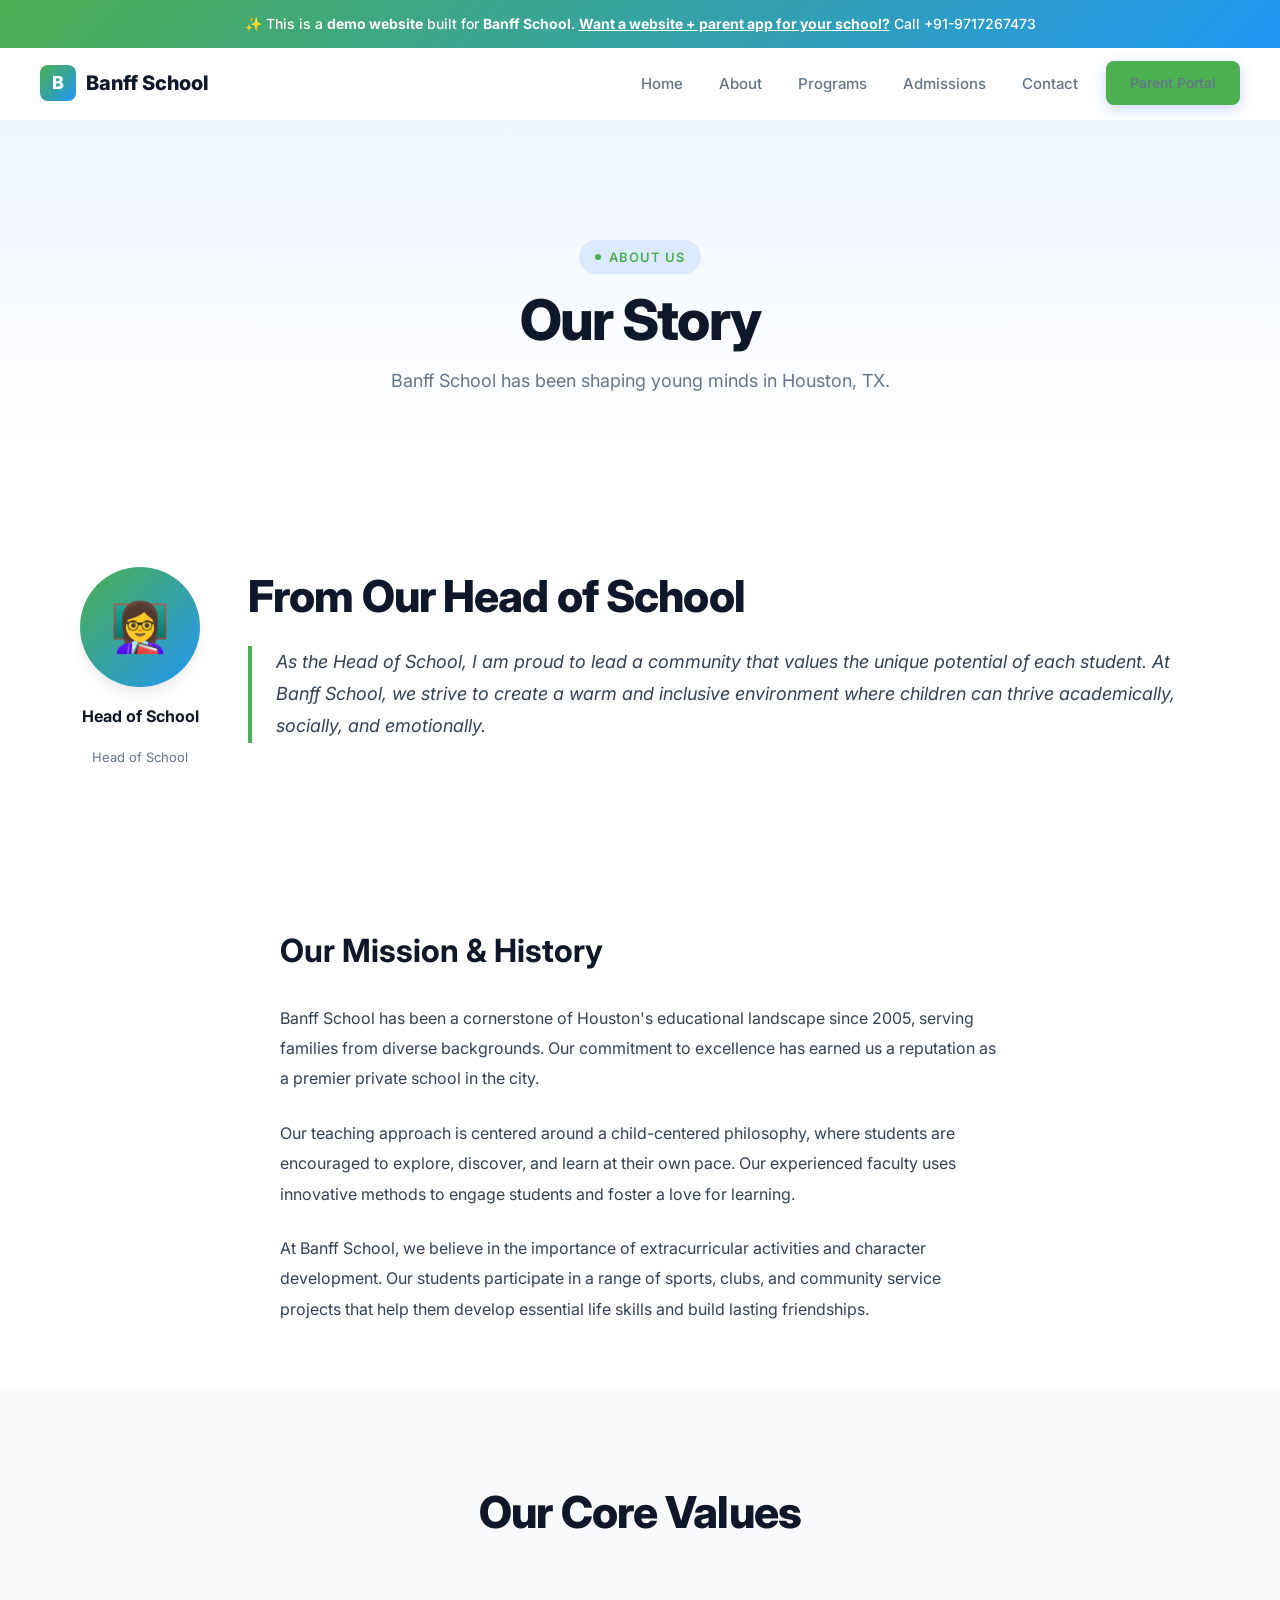
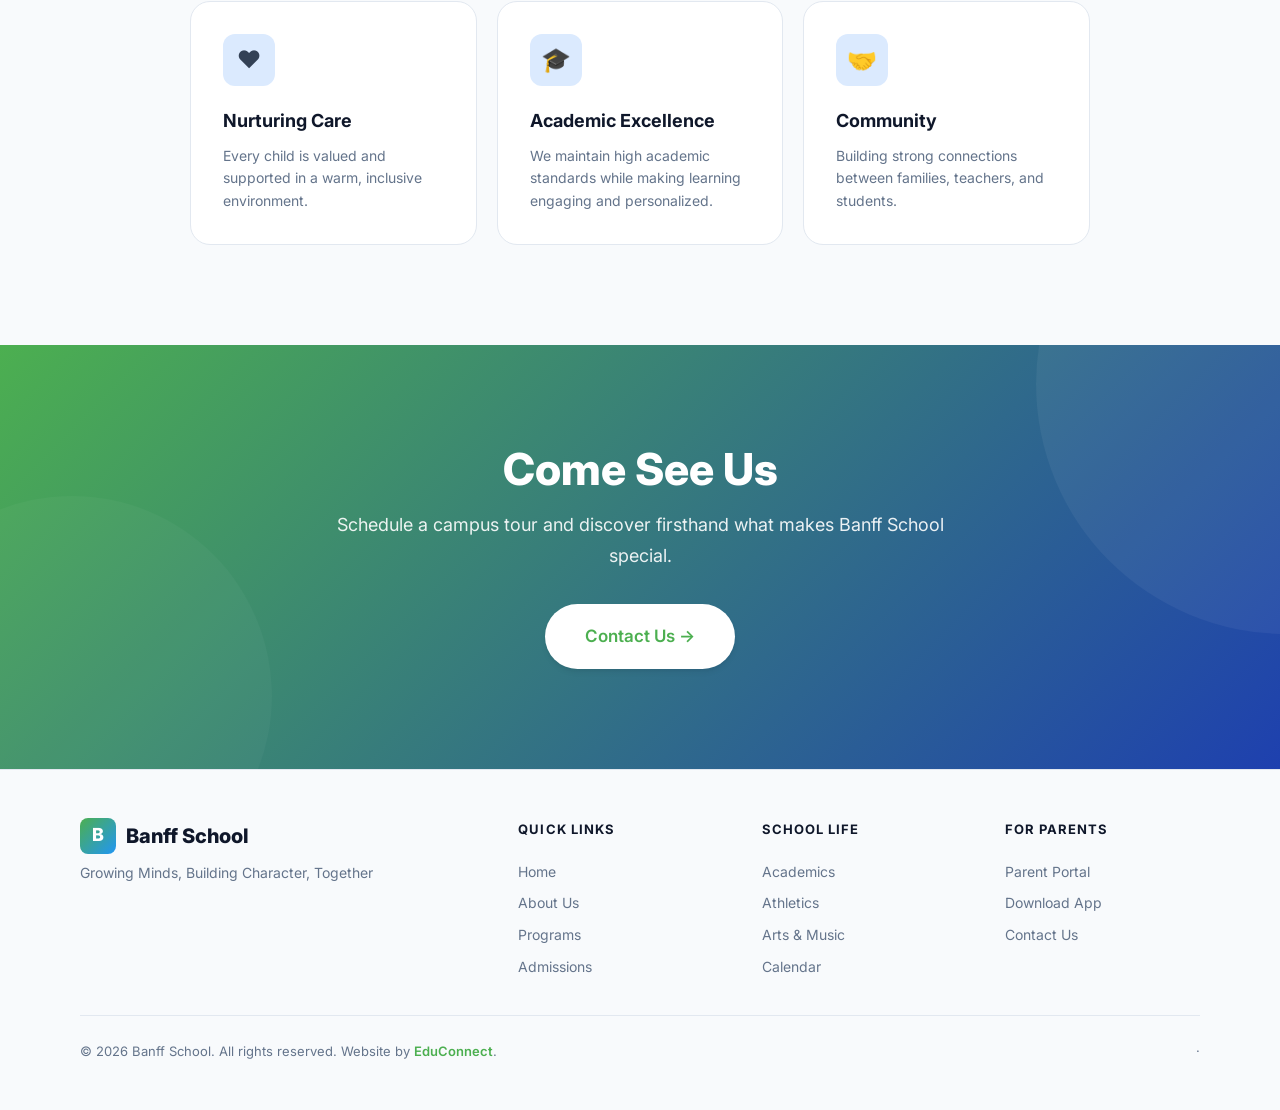
==== about.html @ 6a92a46c "Initial demo site for Banff School" ====
<!DOCTYPE html><html lang="en"><head>
  <meta charset="UTF-8"><meta name="viewport" content="width=device-width,initial-scale=1.0">
  <title>About Us — Banff School</title>
  <meta name="description" content="About Us — Banff School, a premier school in Houston, TX serving Pre-K – 8th Grade.">
  <meta property="og:title" content="About Us — Banff School"><meta property="og:type" content="website">
  <link rel="preconnect" href="https://fonts.googleapis.com"><link rel="preconnect" href="https://fonts.gstatic.com" crossorigin>
  <link href="https://fonts.googleapis.com/css2?family=Inter:wght@400;500;600;700;800&display=swap" rel="stylesheet">
  <link rel="stylesheet" href="/styles.css"><script src="/main.js" defer></script>
</head><body><div class="demo-banner">
  ✨ This is a <strong>demo website</strong> built for <strong>Banff School</strong>.
  <a href="mailto:bhupender@myfirststepschool.com">Want a website + parent app for your school?</a> Call +91-9717267473
</div>
<nav class="navbar">
  <a href="/" class="logo"><span class="logo-icon">B</span>Banff School</a>
  <div class="nav-links">
    <a href="/">Home</a>
    <a href="/about.html">About</a>
    <a href="/programs.html">Programs</a>
    <a href="/admissions.html">Admissions</a>
    <a href="/contact.html">Contact</a>
    <a href="/parents.html" class="btn btn-primary" style="padding:10px 24px;font-size:14px">Parent Portal</a>
  </div>
  <button class="hamburger" aria-label="Toggle menu"><span></span><span></span><span></span></button>
</nav><main>
<section class="page-hero"><div class="container">
  <div class="badge animate-on-scroll mb-4">About Us</div>
  <h1 class="heading-xl animate-on-scroll mb-4">Our Story</h1>
  <p class="text-lg text-muted max-w-lg mx-auto animate-on-scroll">Banff School has been shaping young minds in Houston, TX.</p>
</div></section>
<section class="welcome-section section-padding"><div class="container"><div class="welcome-grid">
  <div class="principal-card animate-on-scroll">
    <div class="principal-avatar">👩‍🏫</div>
    <div class="principal-name">Head of School</div><div class="principal-title">Head of School</div>
  </div>
  <div class="welcome-text animate-on-scroll">
    <h2 class="heading-lg mb-6">From Our Head of School</h2>
    <blockquote>As the Head of School, I am proud to lead a community that values the unique potential of each student. At Banff School, we strive to create a warm and inclusive environment where children can thrive academically, socially, and emotionally.</blockquote>
  </div>
</div></div></section>
<section class="content-section"><div class="container">
  <h2 class="heading-md animate-on-scroll mb-8">Our Mission &amp; History</h2>
  <p class="animate-on-scroll">Banff School has been a cornerstone of Houston's educational landscape since 2005, serving families from diverse backgrounds. Our commitment to excellence has earned us a reputation as a premier private school in the city.</p>
<p class="animate-on-scroll">Our teaching approach is centered around a child-centered philosophy, where students are encouraged to explore, discover, and learn at their own pace. Our experienced faculty uses innovative methods to engage students and foster a love for learning.</p>
<p class="animate-on-scroll">At Banff School, we believe in the importance of extracurricular activities and character development. Our students participate in a range of sports, clubs, and community service projects that help them develop essential life skills and build lasting friendships.</p>
</div></section>
<section class="features-section section-padding"><div class="container">
  <div class="text-center mb-16"><h2 class="heading-lg animate-on-scroll mb-4">Our Core Values</h2></div>
  <div class="features-grid" style="max-width:900px;margin:0 auto">
    <div class="feature-card animate-on-scroll stagger-1"><div class="feature-icon">❤️</div><h3>Nurturing Care</h3><p>Every child is valued and supported in a warm, inclusive environment.</p></div>
    <div class="feature-card animate-on-scroll stagger-2"><div class="feature-icon">🎓</div><h3>Academic Excellence</h3><p>We maintain high academic standards while making learning engaging and personalized.</p></div>
    <div class="feature-card animate-on-scroll stagger-3"><div class="feature-icon">🤝</div><h3>Community</h3><p>Building strong connections between families, teachers, and students.</p></div>
  </div>
</div></section>
<section class="cta-section"><div class="container"><div class="cta-content animate-on-scroll">
  <h2>Come See Us</h2>
  <p>Schedule a campus tour and discover firsthand what makes Banff School special.</p>
  <div class="cta-actions"><a href="/contact.html" class="btn btn-white btn-lg">Contact Us →</a></div>
</div></div></section>
</main><footer class="footer">
  <div class="container">
    <div class="footer-grid">
      <div class="footer-brand">
        <div class="logo" style="margin-bottom:8px"><span class="logo-icon">B</span>Banff School</div>
        <p>Growing Minds, Building Character, Together</p>
        <p style="margin-top:12px;font-size:13px"></p>
      </div>
      <div class="footer-col"><h4>Quick Links</h4><a href="/">Home</a><a href="/about.html">About Us</a><a href="/programs.html">Programs</a><a href="/admissions.html">Admissions</a></div>
      <div class="footer-col"><h4>School Life</h4><a href="/programs.html">Academics</a><a href="/programs.html">Athletics</a><a href="/programs.html">Arts &amp; Music</a><a href="/contact.html">Calendar</a></div>
      <div class="footer-col"><h4>For Parents</h4><a href="/parents.html">Parent Portal</a><a href="/parents.html">Download App</a><a href="/contact.html">Contact Us</a><a href="tel:"></a></div>
    </div>
    <div class="footer-bottom">
      <p>&copy; 2026 Banff School. All rights reserved. Website by <a href="mailto:bhupender@myfirststepschool.com">EduConnect</a>.</p>
      <p> &middot; <a href="mailto:"></a></p>
    </div>
  </div>
</footer></body></html>
---- styles.css ----
/* ===== DESIGN SYSTEM — LIGHT PROFESSIONAL ===== */
:root{
  --primary:#4CAF50;--primary-50:#eff6ff;--primary-100:#dbeafe;--primary-200:#bfdbfe;
  --primary-500:#4CAF50;--primary-600:#1d4ed8;--primary-700:#1e40af;
  --secondary:#2196F3;--accent:#10b981;--accent-50:#ecfdf5;
  --white:#fff;--gray-50:#f8fafc;--gray-100:#f1f5f9;--gray-200:#e2e8f0;--gray-300:#cbd5e1;
  --gray-400:#94a3b8;--gray-500:#64748b;--gray-600:#475569;--gray-700:#334155;
  --gray-800:#1e293b;--gray-900:#0f172a;
  --bg:var(--white);--bg-alt:var(--gray-50);--text:var(--gray-700);
  --text-heading:var(--gray-900);--text-muted:var(--gray-500);--border:var(--gray-200);
  --shadow-sm:0 1px 3px rgba(0,0,0,.06),0 1px 2px rgba(0,0,0,.04);
  --shadow-md:0 4px 6px -1px rgba(0,0,0,.07),0 2px 4px -2px rgba(0,0,0,.05);
  --shadow-lg:0 10px 15px -3px rgba(0,0,0,.08),0 4px 6px -4px rgba(0,0,0,.04);
  --shadow-xl:0 20px 25px -5px rgba(0,0,0,.08),0 8px 10px -6px rgba(0,0,0,.04);
  --shadow-2xl:0 25px 50px -12px rgba(0,0,0,.15);
  --shadow-primary:0 4px 14px rgba(37,99,235,.25);
  --radius-sm:8px;--radius-md:12px;--radius-lg:16px;--radius-xl:20px;--radius-2xl:24px;--radius-full:9999px;
  --font:'Inter',-apple-system,BlinkMacSystemFont,'Segoe UI',sans-serif;
}
*,*::before,*::after{margin:0;padding:0;box-sizing:border-box}
html{scroll-behavior:smooth;-webkit-font-smoothing:antialiased}
body{font-family:var(--font);background:var(--bg);color:var(--text);line-height:1.7;overflow-x:hidden;font-size:16px}
a{color:inherit;text-decoration:none}img{max-width:100%;display:block}button{font-family:inherit;cursor:pointer}
.container{max-width:1200px;margin:0 auto;padding:0 24px}
@media(min-width:768px){.container{padding:0 40px}}
.section-padding{padding:80px 0}
@media(min-width:768px){.section-padding{padding:100px 0}}
.badge{display:inline-flex;align-items:center;gap:8px;padding:6px 16px;font-size:13px;font-weight:600;text-transform:uppercase;letter-spacing:.08em;border-radius:var(--radius-full);background:var(--primary-100);color:var(--primary)}
.badge::before{content:'';width:6px;height:6px;border-radius:50%;background:var(--primary);animation:pulse 2s infinite}
.badge.accent{background:var(--accent-50);color:var(--accent)}.badge.accent::before{background:var(--accent)}
.heading-xl{font-size:clamp(32px,5vw,56px);font-weight:800;line-height:1.08;letter-spacing:-.03em;color:var(--text-heading)}
.heading-lg{font-size:clamp(28px,4vw,44px);font-weight:800;line-height:1.12;letter-spacing:-.02em;color:var(--text-heading)}
.heading-md{font-size:clamp(22px,3vw,32px);font-weight:700;line-height:1.2;color:var(--text-heading)}
.heading-sm{font-size:20px;font-weight:700;line-height:1.3;color:var(--text-heading)}
.text-lg{font-size:18px;line-height:1.7;color:var(--text)}
.text-base{font-size:16px;line-height:1.7;color:var(--text)}
.text-sm{font-size:14px;line-height:1.6;color:var(--text-muted)}
.text-center{text-align:center}.text-muted{color:var(--text-muted)}
.gradient-text{background:linear-gradient(135deg,var(--primary),var(--secondary));-webkit-background-clip:text;-webkit-text-fill-color:transparent;background-clip:text}
.max-w-lg{max-width:640px}.mx-auto{margin-left:auto;margin-right:auto}
.mb-4{margin-bottom:16px}.mb-6{margin-bottom:24px}.mb-8{margin-bottom:32px}
.mb-12{margin-bottom:48px}.mb-16{margin-bottom:64px}
.btn{display:inline-flex;align-items:center;justify-content:center;gap:8px;padding:14px 32px;font-size:15px;font-weight:600;border-radius:var(--radius-full);border:none;cursor:pointer;transition:all .25s cubic-bezier(.4,0,.2,1);text-decoration:none;white-space:nowrap}
.btn-primary{background:var(--primary);color:var(--white);box-shadow:var(--shadow-primary)}
.btn-primary:hover{background:var(--primary-600);transform:translateY(-2px);box-shadow:0 8px 24px rgba(37,99,235,.3)}
.btn-lg{padding:18px 40px;font-size:17px}
.btn-outline{background:transparent;color:var(--primary);border:2px solid var(--primary-200)}
.btn-outline:hover{background:var(--primary-50);border-color:var(--primary);transform:translateY(-2px)}
.btn-white{background:var(--white);color:var(--primary);box-shadow:var(--shadow-md)}
.btn-white:hover{transform:translateY(-2px);box-shadow:var(--shadow-lg)}
.demo-banner{background:linear-gradient(135deg,var(--primary),var(--secondary));color:var(--white);text-align:center;padding:12px 24px;font-size:14px;font-weight:500;position:relative;z-index:200}
.demo-banner strong{font-weight:700}.demo-banner a{color:var(--white);text-decoration:underline;font-weight:700}
.navbar{position:sticky;top:0;z-index:100;display:flex;justify-content:space-between;align-items:center;padding:0 24px;height:72px;background:rgba(255,255,255,.92);backdrop-filter:blur(20px) saturate(180%);border-bottom:1px solid transparent;transition:all .3s ease}
@media(min-width:768px){.navbar{padding:0 40px}}
.navbar.scrolled{border-bottom-color:var(--border);box-shadow:var(--shadow-sm)}
.logo{display:flex;align-items:center;gap:10px;font-size:18px;font-weight:800;color:var(--text-heading)}
@media(min-width:768px){.logo{font-size:20px}}
.logo-icon{width:36px;height:36px;border-radius:var(--radius-sm);background:linear-gradient(135deg,var(--primary),var(--secondary));display:flex;align-items:center;justify-content:center;color:white;font-size:18px;font-weight:800}
.nav-links{display:flex;gap:4px;align-items:center}
.nav-links a{padding:8px 16px;font-size:15px;font-weight:500;color:var(--text-muted);border-radius:var(--radius-sm);transition:all .2s ease}
.nav-links a:hover{color:var(--text-heading);background:var(--gray-50)}
.nav-links .btn{margin-left:8px}
.hamburger{display:none;background:none;border:none;padding:8px;min-height:44px;min-width:44px;flex-direction:column;justify-content:center;align-items:center}
.hamburger span{display:block;width:22px;height:2px;background:var(--gray-700);margin:3px 0;transition:all .3s ease;border-radius:2px}
.hamburger.active span:nth-child(1){transform:rotate(45deg) translate(4px,4px)}
.hamburger.active span:nth-child(2){opacity:0}
.hamburger.active span:nth-child(3){transform:rotate(-45deg) translate(4px,-4px)}
@media(max-width:768px){.hamburger{display:flex}.nav-links{display:none;position:fixed;top:72px;left:0;right:0;bottom:0;background:var(--white);flex-direction:column;align-items:center;justify-content:center;gap:16px;z-index:200}.nav-links.open{display:flex}.nav-links a{font-size:18px;padding:12px 24px}}
.hero{position:relative;overflow:hidden;background:linear-gradient(180deg,var(--primary-50) 0%,var(--white) 100%)}
.hero-inner{display:grid;grid-template-columns:1fr;gap:48px;align-items:center;padding:60px 0 80px}
@media(min-width:1024px){.hero-inner{grid-template-columns:1fr 1fr;gap:64px;padding:80px 0 100px}}
.hero-content{max-width:560px}
@media(max-width:1023px){.hero-content{text-align:center;margin:0 auto}}
.hero-actions{display:flex;gap:12px;flex-wrap:wrap}
@media(max-width:1023px){.hero-actions{justify-content:center}}
.hero-visual{display:flex;justify-content:center;align-items:center;position:relative}
.school-illustration{position:relative;width:100%;max-width:480px;aspect-ratio:4/3;border-radius:var(--radius-2xl);overflow:hidden;background:linear-gradient(135deg,var(--primary-100),var(--primary-50));border:1px solid var(--primary-200);box-shadow:var(--shadow-xl)}
.school-illustration-inner{width:100%;height:100%;display:flex;flex-direction:column;align-items:center;justify-content:center;gap:16px;padding:32px}
.school-building{font-size:80px;line-height:1}
.school-illustration h3{font-size:18px;font-weight:700;color:var(--primary-700);text-align:center}
.school-illustration p{font-size:13px;color:var(--primary-600);text-align:center;font-weight:500}
.hero-info-cards{display:flex;gap:12px;flex-wrap:wrap;margin-top:20px}
@media(max-width:1023px){.hero-info-cards{justify-content:center}}
.info-chip{display:flex;align-items:center;gap:6px;padding:8px 16px;background:var(--white);border:1px solid var(--border);border-radius:var(--radius-full);font-size:13px;font-weight:500;color:var(--gray-600);box-shadow:var(--shadow-sm)}
.info-chip .ic-icon{font-size:16px}
.float-card{position:absolute;background:var(--white);border-radius:var(--radius-lg);box-shadow:var(--shadow-xl);padding:14px 18px;display:flex;align-items:center;gap:10px;font-size:13px;font-weight:600;color:var(--gray-800);animation:float-gentle 4s ease-in-out infinite;z-index:5;white-space:nowrap}
.float-card.card-1{top:10%;right:-20px;animation-delay:0s}
.float-card.card-2{bottom:20%;left:-30px;animation-delay:1.5s}
.float-card.card-3{top:55%;right:-30px;animation-delay:3s}
.float-card .fc-icon{width:32px;height:32px;border-radius:8px;display:flex;align-items:center;justify-content:center;font-size:15px}
.float-card .fc-icon.green{background:#dcfce7;color:#16a34a}
.float-card .fc-icon.blue{background:var(--primary-100);color:var(--primary)}
.float-card .fc-icon.purple{background:#f3e8ff;color:#9333ea}
.welcome-section{background:var(--white)}
.welcome-grid{display:grid;grid-template-columns:1fr;gap:40px;align-items:center}
@media(min-width:768px){.welcome-grid{grid-template-columns:auto 1fr;gap:48px}}
.principal-card{display:flex;flex-direction:column;align-items:center;text-align:center;gap:16px}
.principal-avatar{width:120px;height:120px;border-radius:50%;background:linear-gradient(135deg,var(--primary),var(--secondary));display:flex;align-items:center;justify-content:center;font-size:48px;color:white;box-shadow:var(--shadow-lg)}
.principal-name{font-size:16px;font-weight:700;color:var(--text-heading)}
.principal-title{font-size:13px;color:var(--text-muted)}
.welcome-text blockquote{font-size:18px;font-style:italic;color:var(--text);line-height:1.8;border-left:4px solid var(--primary);padding-left:24px;margin-bottom:20px}
.welcome-text p{font-size:15px;color:var(--text-muted);line-height:1.7}
.features-section{background:var(--bg-alt)}
.features-grid{display:grid;grid-template-columns:1fr;gap:20px}
@media(min-width:640px){.features-grid{grid-template-columns:repeat(2,1fr)}}
@media(min-width:1024px){.features-grid{grid-template-columns:repeat(3,1fr)}}
.feature-card{position:relative;padding:32px;border-radius:var(--radius-xl);background:var(--white);border:1px solid var(--border);transition:all .3s ease;overflow:hidden}
.feature-card:hover{transform:translateY(-4px);box-shadow:var(--shadow-lg);border-color:var(--primary-200)}
.feature-icon{width:52px;height:52px;border-radius:var(--radius-md);background:var(--primary-100);display:flex;align-items:center;justify-content:center;margin-bottom:20px;font-size:24px;transition:transform .3s ease}
.feature-card:hover .feature-icon{transform:scale(1.1)}
.feature-card h3{font-size:18px;font-weight:700;color:var(--text-heading);margin-bottom:8px}
.feature-card p{font-size:14px;color:var(--text-muted);line-height:1.6}
.programs-section{background:var(--white)}
.programs-grid{display:grid;grid-template-columns:1fr;gap:20px}
@media(min-width:640px){.programs-grid{grid-template-columns:repeat(2,1fr)}}
@media(min-width:1024px){.programs-grid{grid-template-columns:repeat(3,1fr)}}
.program-card{padding:28px;border-radius:var(--radius-xl);background:var(--white);border:1px solid var(--border);transition:all .3s ease;position:relative;overflow:hidden}
.program-card::before{content:'';position:absolute;top:0;left:0;right:0;height:3px;background:linear-gradient(90deg,var(--primary),var(--secondary));transform:scaleX(0);transform-origin:left;transition:transform .3s ease}
.program-card:hover{transform:translateY(-4px);box-shadow:var(--shadow-lg);border-color:var(--primary-200)}
.program-card:hover::before{transform:scaleX(1)}
.program-icon{width:48px;height:48px;border-radius:var(--radius-md);background:var(--primary-100);display:flex;align-items:center;justify-content:center;margin-bottom:16px;font-size:22px}
.program-card h3{font-size:17px;font-weight:700;color:var(--text-heading);margin-bottom:8px}
.program-card p{font-size:14px;color:var(--text-muted);line-height:1.6}
.stats-section{background:linear-gradient(135deg,var(--primary),var(--primary-700));color:var(--white);padding:64px 0}
.stats-grid{display:grid;grid-template-columns:repeat(2,1fr);gap:32px;text-align:center}
@media(min-width:768px){.stats-grid{grid-template-columns:repeat(4,1fr)}}
.stat-value{font-size:clamp(32px,4vw,48px);font-weight:800;line-height:1}
.stat-label{font-size:14px;opacity:.8;margin-top:8px;font-weight:500}
.events-section{background:var(--bg-alt)}
.events-grid{display:grid;grid-template-columns:1fr;gap:16px;max-width:800px;margin:0 auto}
@media(min-width:640px){.events-grid{grid-template-columns:repeat(2,1fr)}}
.event-card{display:flex;gap:16px;padding:24px;border-radius:var(--radius-xl);background:var(--white);border:1px solid var(--border);transition:all .3s ease}
.event-card:hover{box-shadow:var(--shadow-md);border-color:var(--primary-200)}
.event-date{min-width:56px;text-align:center;padding:8px;border-radius:var(--radius-md);background:var(--primary-100)}
.event-date .month{font-size:11px;font-weight:700;text-transform:uppercase;color:var(--primary);letter-spacing:.05em}
.event-date .day{font-size:24px;font-weight:800;color:var(--primary-700);line-height:1.2}
.event-info h4{font-size:15px;font-weight:700;color:var(--text-heading);margin-bottom:4px}
.event-info p{font-size:13px;color:var(--text-muted);line-height:1.5}
.portal-section{background:var(--white)}
.portal-grid{display:grid;grid-template-columns:1fr;gap:48px;align-items:center}
@media(min-width:1024px){.portal-grid{grid-template-columns:1fr 1fr;gap:64px}}
.phone-mockup{position:relative;width:260px;height:520px;background:var(--gray-900);border-radius:40px;padding:12px;box-shadow:var(--shadow-2xl),0 0 0 2px var(--gray-300);margin:0 auto;transform:perspective(1000px) rotateY(-6deg) rotateX(3deg)}
.phone-mockup::before{content:'';position:absolute;top:12px;left:50%;transform:translateX(-50%);width:72px;height:22px;background:var(--gray-900);border-radius:0 0 14px 14px;z-index:10}
.phone-screen{width:100%;height:100%;background:var(--white);border-radius:30px;overflow:hidden;position:relative}
.phone-screen-content{padding:50px 14px 14px;font-size:12px;color:var(--gray-700)}
.phone-status-bar{position:absolute;top:0;left:0;right:0;height:44px;background:var(--primary);display:flex;align-items:center;justify-content:center;color:white;font-weight:700;font-size:13px;border-radius:18px 18px 0 0}
.phone-nav-item{display:flex;align-items:center;gap:10px;padding:12px 10px;border-bottom:1px solid var(--gray-100);position:relative}
.phone-nav-item:last-child{border-bottom:none}
.phone-nav-icon{width:34px;height:34px;border-radius:9px;display:flex;align-items:center;justify-content:center;font-size:15px;flex-shrink:0}
.phone-nav-icon.blue{background:var(--primary-100);color:var(--primary)}
.phone-nav-icon.green{background:#dcfce7;color:#16a34a}
.phone-nav-icon.purple{background:#f3e8ff;color:#9333ea}
.phone-nav-icon.orange{background:#fff7ed;color:#ea580c}
.phone-nav-label{font-weight:600;font-size:12px;color:var(--gray-800)}
.phone-nav-sub{font-size:10px;color:var(--gray-400);margin-top:1px}
.phone-badge{position:absolute;top:8px;right:6px;min-width:16px;height:16px;border-radius:8px;background:#ef4444;color:white;font-size:9px;font-weight:700;display:flex;align-items:center;justify-content:center;padding:0 4px}
.phone-bottom-bar{position:absolute;bottom:0;left:0;right:0;height:50px;background:var(--white);border-top:1px solid var(--gray-100);display:flex;align-items:center;justify-content:space-around;padding:0 8px;border-radius:0 0 18px 18px}
.phone-tab{display:flex;flex-direction:column;align-items:center;gap:2px;font-size:8px;color:var(--gray-400);font-weight:500}
.phone-tab.active{color:var(--primary)}
.portal-features{list-style:none;padding:0}
.portal-features li{display:flex;align-items:flex-start;gap:12px;padding:12px 0;border-bottom:1px solid var(--gray-100);font-size:15px;color:var(--text)}
.portal-features li:last-child{border-bottom:none}
.portal-features .pf-icon{width:24px;height:24px;border-radius:50%;background:var(--accent-50);color:var(--accent);display:flex;align-items:center;justify-content:center;flex-shrink:0;margin-top:2px;font-size:13px;font-weight:700}
.testimonials-section{background:var(--bg-alt)}
.testimonials-grid{display:grid;grid-template-columns:1fr;gap:24px}
@media(min-width:768px){.testimonials-grid{grid-template-columns:repeat(3,1fr)}}
.testimonial-card{padding:32px;border-radius:var(--radius-xl);background:var(--white);border:1px solid var(--border);transition:all .3s ease}
.testimonial-card:hover{box-shadow:var(--shadow-lg);transform:translateY(-4px)}
.stars{display:flex;gap:2px;margin-bottom:16px}.star{color:#f59e0b;font-size:16px}
.testimonial-text{font-size:15px;color:var(--text);line-height:1.7;margin-bottom:20px;font-style:italic}
.testimonial-author{display:flex;align-items:center;gap:12px}
.author-avatar{width:44px;height:44px;border-radius:50%;background:linear-gradient(135deg,var(--primary),var(--secondary));display:flex;align-items:center;justify-content:center;font-weight:700;color:var(--white);font-size:16px;flex-shrink:0}
.author-info .author-name{font-weight:600;font-size:14px;color:var(--text-heading)}
.author-info .author-role{font-size:12px;color:var(--text-muted)}
.cta-section{background:linear-gradient(135deg,var(--primary),var(--primary-700));color:var(--white);text-align:center;position:relative;overflow:hidden;padding:80px 0}
@media(min-width:768px){.cta-section{padding:100px 0}}
.cta-section::before{content:'';position:absolute;top:-50%;right:-20%;width:500px;height:500px;border-radius:50%;background:rgba(255,255,255,.05)}
.cta-section::after{content:'';position:absolute;bottom:-30%;left:-10%;width:400px;height:400px;border-radius:50%;background:rgba(255,255,255,.03)}
.cta-content{position:relative;z-index:1;max-width:640px;margin:0 auto}
.cta-content h2{font-size:clamp(28px,4vw,44px);font-weight:800;margin-bottom:16px;line-height:1.12}
.cta-content p{font-size:18px;opacity:.9;margin-bottom:32px;line-height:1.7}
.cta-actions{display:flex;gap:12px;justify-content:center;flex-wrap:wrap}
.page-hero{padding:100px 0 60px;background:linear-gradient(180deg,var(--primary-50) 0%,var(--white) 100%);text-align:center;position:relative}
@media(min-width:768px){.page-hero{padding:120px 0 70px}}
.content-section{padding:64px 0}.content-section .container{max-width:800px}
.content-section p{font-size:16px;color:var(--text);line-height:1.9;margin-bottom:24px}
.content-section p:last-child{margin-bottom:0}
.contact-grid{display:grid;grid-template-columns:1fr;gap:32px}
@media(min-width:768px){.contact-grid{grid-template-columns:1fr 1fr;gap:40px}}
.contact-info-card{padding:32px;border-radius:var(--radius-xl);background:var(--white);border:1px solid var(--border)}
.contact-item{display:flex;align-items:flex-start;gap:14px;margin-bottom:24px}
.contact-item:last-child{margin-bottom:0}
.contact-icon{width:44px;height:44px;border-radius:var(--radius-md);background:var(--primary-100);display:flex;align-items:center;justify-content:center;flex-shrink:0;font-size:20px}
.contact-item h4{font-weight:600;color:var(--text-heading);margin-bottom:2px;font-size:14px}
.contact-item p{color:var(--text-muted);font-size:14px}
.contact-form{background:var(--white);border-radius:var(--radius-xl);border:1px solid var(--border);padding:32px}
.form-group{margin-bottom:16px}.form-group:last-of-type{margin-bottom:24px}
.form-label{display:block;font-size:13px;font-weight:600;color:var(--text-heading);margin-bottom:6px}
.form-input,.form-textarea{width:100%;padding:12px 16px;border:1px solid var(--border);border-radius:var(--radius-sm);font-family:var(--font);font-size:14px;color:var(--text-heading);background:var(--gray-50);transition:all .2s ease;outline:none}
.form-input:focus,.form-textarea:focus{border-color:var(--primary);box-shadow:0 0 0 3px var(--primary-100);background:var(--white)}
.form-textarea{resize:vertical;min-height:100px}
.admissions-steps{display:grid;grid-template-columns:1fr;gap:24px;max-width:700px;margin:0 auto}
.adm-step{display:flex;gap:20px;padding:24px;background:var(--white);border-radius:var(--radius-xl);border:1px solid var(--border)}
.adm-step-num{width:48px;height:48px;border-radius:50%;background:var(--primary);color:var(--white);display:flex;align-items:center;justify-content:center;font-weight:800;font-size:20px;flex-shrink:0}
.adm-step h4{font-weight:700;color:var(--text-heading);margin-bottom:4px}
.adm-step p{font-size:14px;color:var(--text-muted);line-height:1.6}
.footer{padding:48px 0;border-top:1px solid var(--border);background:var(--gray-50)}
.footer-grid{display:grid;grid-template-columns:1fr;gap:32px}
@media(min-width:768px){.footer-grid{grid-template-columns:2fr 1fr 1fr 1fr;gap:48px}}
.footer-brand p{font-size:14px;color:var(--text-muted);margin-top:8px;line-height:1.6;max-width:320px}
.footer-col h4{font-size:13px;font-weight:700;text-transform:uppercase;letter-spacing:.08em;color:var(--text-heading);margin-bottom:16px}
.footer-col a{display:block;font-size:14px;color:var(--text-muted);padding:4px 0;transition:color .2s ease}
.footer-col a:hover{color:var(--primary)}
.footer-bottom{border-top:1px solid var(--border);margin-top:32px;padding-top:24px;display:flex;justify-content:space-between;align-items:center;flex-wrap:wrap;gap:16px}
.footer-bottom p{font-size:13px;color:var(--text-muted)}
.footer-bottom a{color:var(--primary);font-weight:600}
@keyframes pulse{0%,100%{opacity:1;transform:scale(1)}50%{opacity:.5;transform:scale(1.3)}}
@keyframes float-gentle{0%,100%{transform:translateY(0)}50%{transform:translateY(-12px)}}
.animate-on-scroll{opacity:0;transform:translateY(24px);transition:opacity .6s ease,transform .6s ease}
.animate-on-scroll.visible{opacity:1;transform:translateY(0)}
.stagger-1{transition-delay:.1s}.stagger-2{transition-delay:.2s}.stagger-3{transition-delay:.3s}
.stagger-4{transition-delay:.4s}.stagger-5{transition-delay:.5s}.stagger-6{transition-delay:.6s}
@media(prefers-reduced-motion:reduce){*,*::before,*::after{animation-duration:.01ms!important;transition-duration:.01ms!important}.animate-on-scroll{opacity:1;transform:none}.float-card{animation:none}}
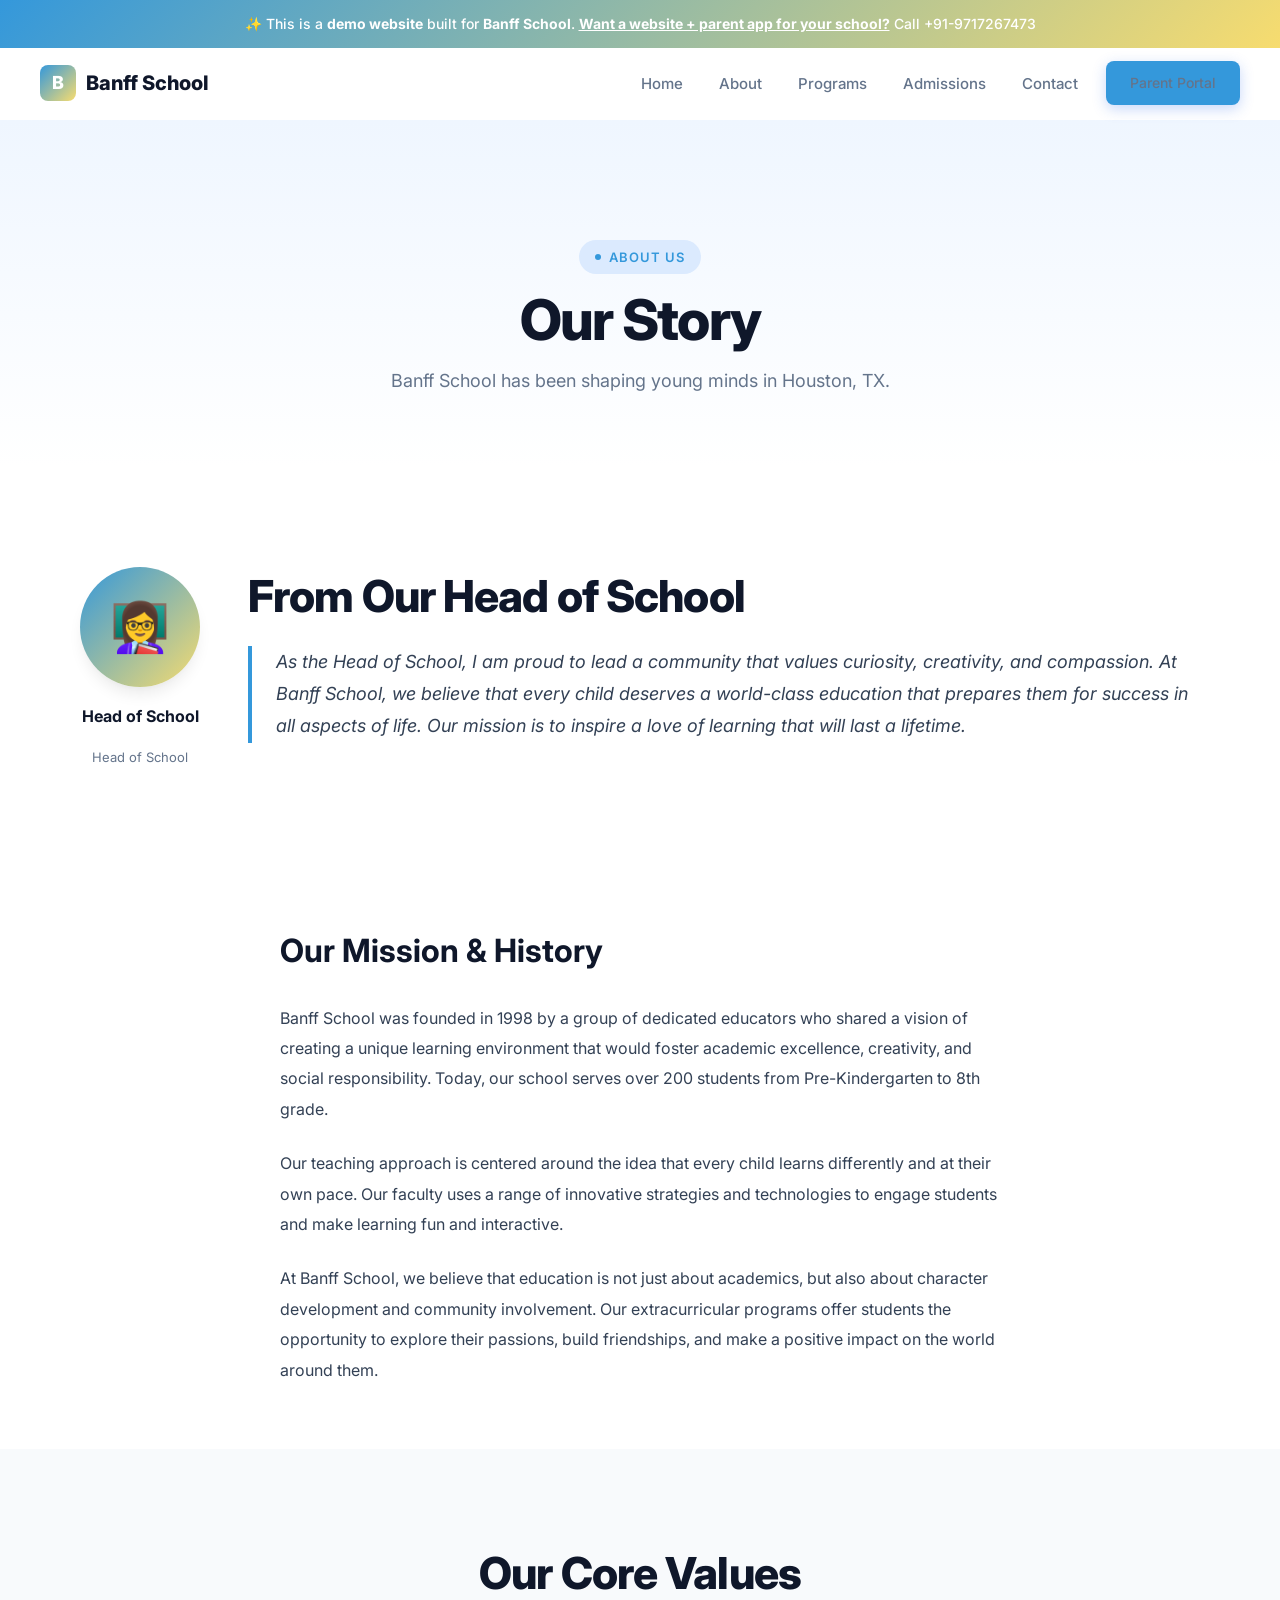
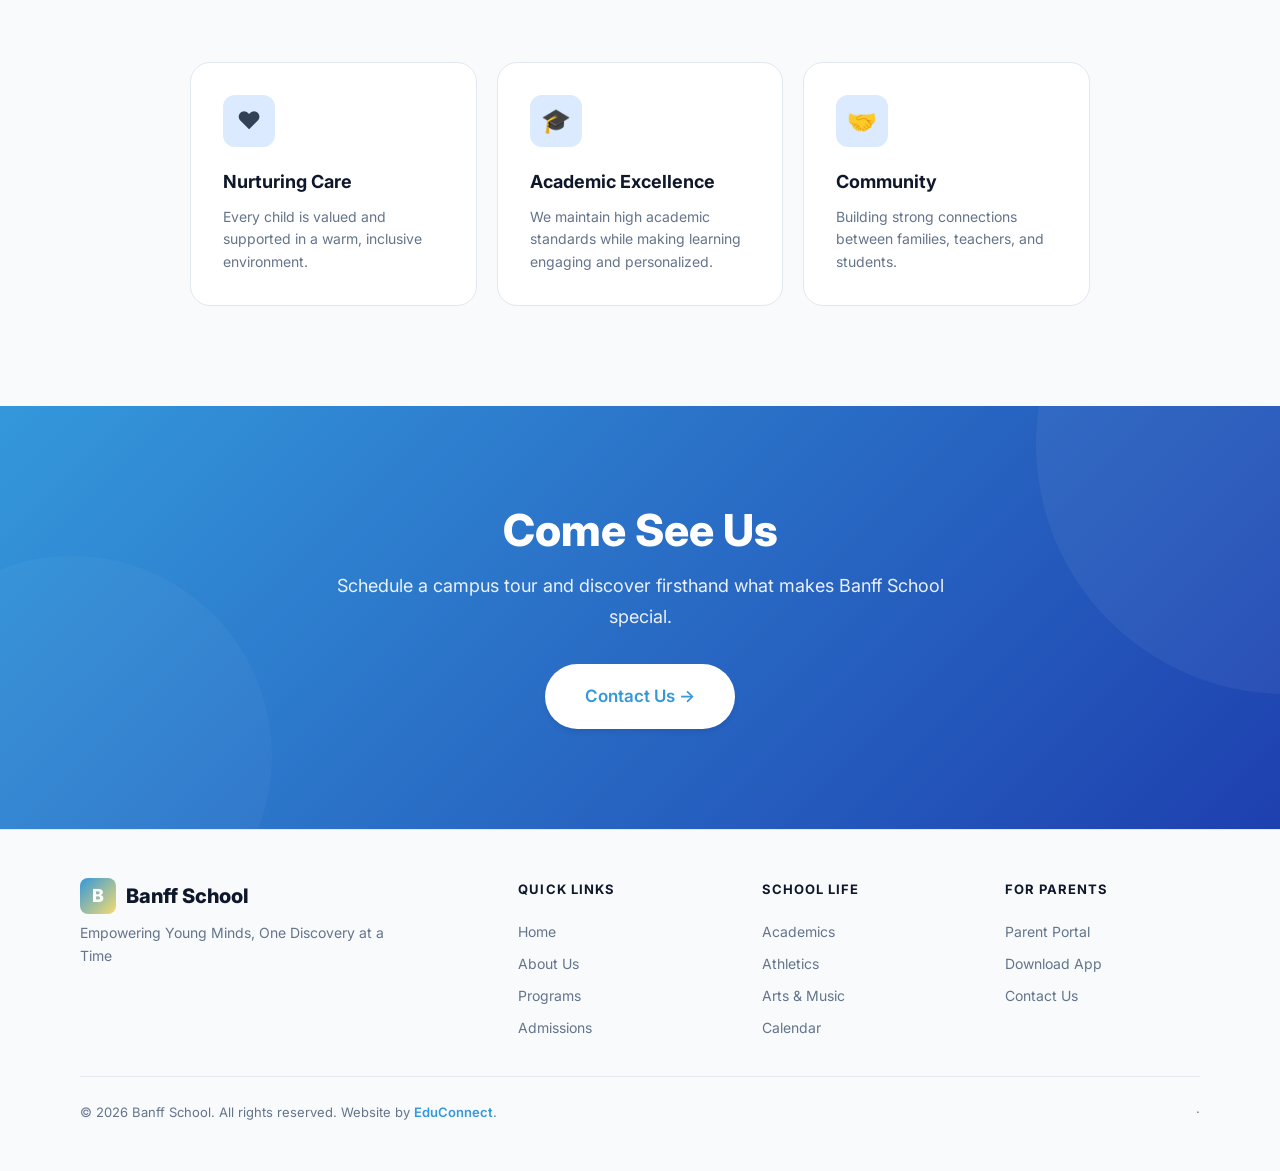
==== commit 63b2dee4: "Initial demo site for Banff School" ====
--- a/about.html
+++ b/about.html
@@ -34,14 +34,14 @@
   </div>
   <div class="welcome-text animate-on-scroll">
     <h2 class="heading-lg mb-6">From Our Head of School</h2>
-    <blockquote>As the Head of School, I am proud to lead a community that values the unique potential of each student. At Banff School, we strive to create a warm and inclusive environment where children can thrive academically, socially, and emotionally.</blockquote>
+    <blockquote>As the Head of School, I am proud to lead a community that values curiosity, creativity, and compassion. At Banff School, we believe that every child deserves a world-class education that prepares them for success in all aspects of life. Our mission is to inspire a love of learning that will last a lifetime.</blockquote>
   </div>
 </div></div></section>
 <section class="content-section"><div class="container">
   <h2 class="heading-md animate-on-scroll mb-8">Our Mission &amp; History</h2>
-  <p class="animate-on-scroll">Banff School has been a cornerstone of Houston's educational landscape since 2005, serving families from diverse backgrounds. Our commitment to excellence has earned us a reputation as a premier private school in the city.</p>
-<p class="animate-on-scroll">Our teaching approach is centered around a child-centered philosophy, where students are encouraged to explore, discover, and learn at their own pace. Our experienced faculty uses innovative methods to engage students and foster a love for learning.</p>
-<p class="animate-on-scroll">At Banff School, we believe in the importance of extracurricular activities and character development. Our students participate in a range of sports, clubs, and community service projects that help them develop essential life skills and build lasting friendships.</p>
+  <p class="animate-on-scroll">Banff School was founded in 1998 by a group of dedicated educators who shared a vision of creating a unique learning environment that would foster academic excellence, creativity, and social responsibility. Today, our school serves over 200 students from Pre-Kindergarten to 8th grade.</p>
+<p class="animate-on-scroll">Our teaching approach is centered around the idea that every child learns differently and at their own pace. Our faculty uses a range of innovative strategies and technologies to engage students and make learning fun and interactive.</p>
+<p class="animate-on-scroll">At Banff School, we believe that education is not just about academics, but also about character development and community involvement. Our extracurricular programs offer students the opportunity to explore their passions, build friendships, and make a positive impact on the world around them.</p>
 </div></section>
 <section class="features-section section-padding"><div class="container">
   <div class="text-center mb-16"><h2 class="heading-lg animate-on-scroll mb-4">Our Core Values</h2></div>
@@ -61,7 +61,7 @@
     <div class="footer-grid">
       <div class="footer-brand">
         <div class="logo" style="margin-bottom:8px"><span class="logo-icon">B</span>Banff School</div>
-        <p>Growing Minds, Building Character, Together</p>
+        <p>Empowering Young Minds, One Discovery at a Time</p>
         <p style="margin-top:12px;font-size:13px"></p>
       </div>
       <div class="footer-col"><h4>Quick Links</h4><a href="/">Home</a><a href="/about.html">About Us</a><a href="/programs.html">Programs</a><a href="/admissions.html">Admissions</a></div>
--- a/styles.css
+++ b/styles.css
@@ -1,8 +1,8 @@
 /* ===== DESIGN SYSTEM — LIGHT PROFESSIONAL ===== */
 :root{
-  --primary:#4CAF50;--primary-50:#eff6ff;--primary-100:#dbeafe;--primary-200:#bfdbfe;
-  --primary-500:#4CAF50;--primary-600:#1d4ed8;--primary-700:#1e40af;
-  --secondary:#2196F3;--accent:#10b981;--accent-50:#ecfdf5;
+  --primary:#3498DB;--primary-50:#eff6ff;--primary-100:#dbeafe;--primary-200:#bfdbfe;
+  --primary-500:#3498DB;--primary-600:#1d4ed8;--primary-700:#1e40af;
+  --secondary:#F7DC6F;--accent:#10b981;--accent-50:#ecfdf5;
   --white:#fff;--gray-50:#f8fafc;--gray-100:#f1f5f9;--gray-200:#e2e8f0;--gray-300:#cbd5e1;
   --gray-400:#94a3b8;--gray-500:#64748b;--gray-600:#475569;--gray-700:#334155;
   --gray-800:#1e293b;--gray-900:#0f172a;
